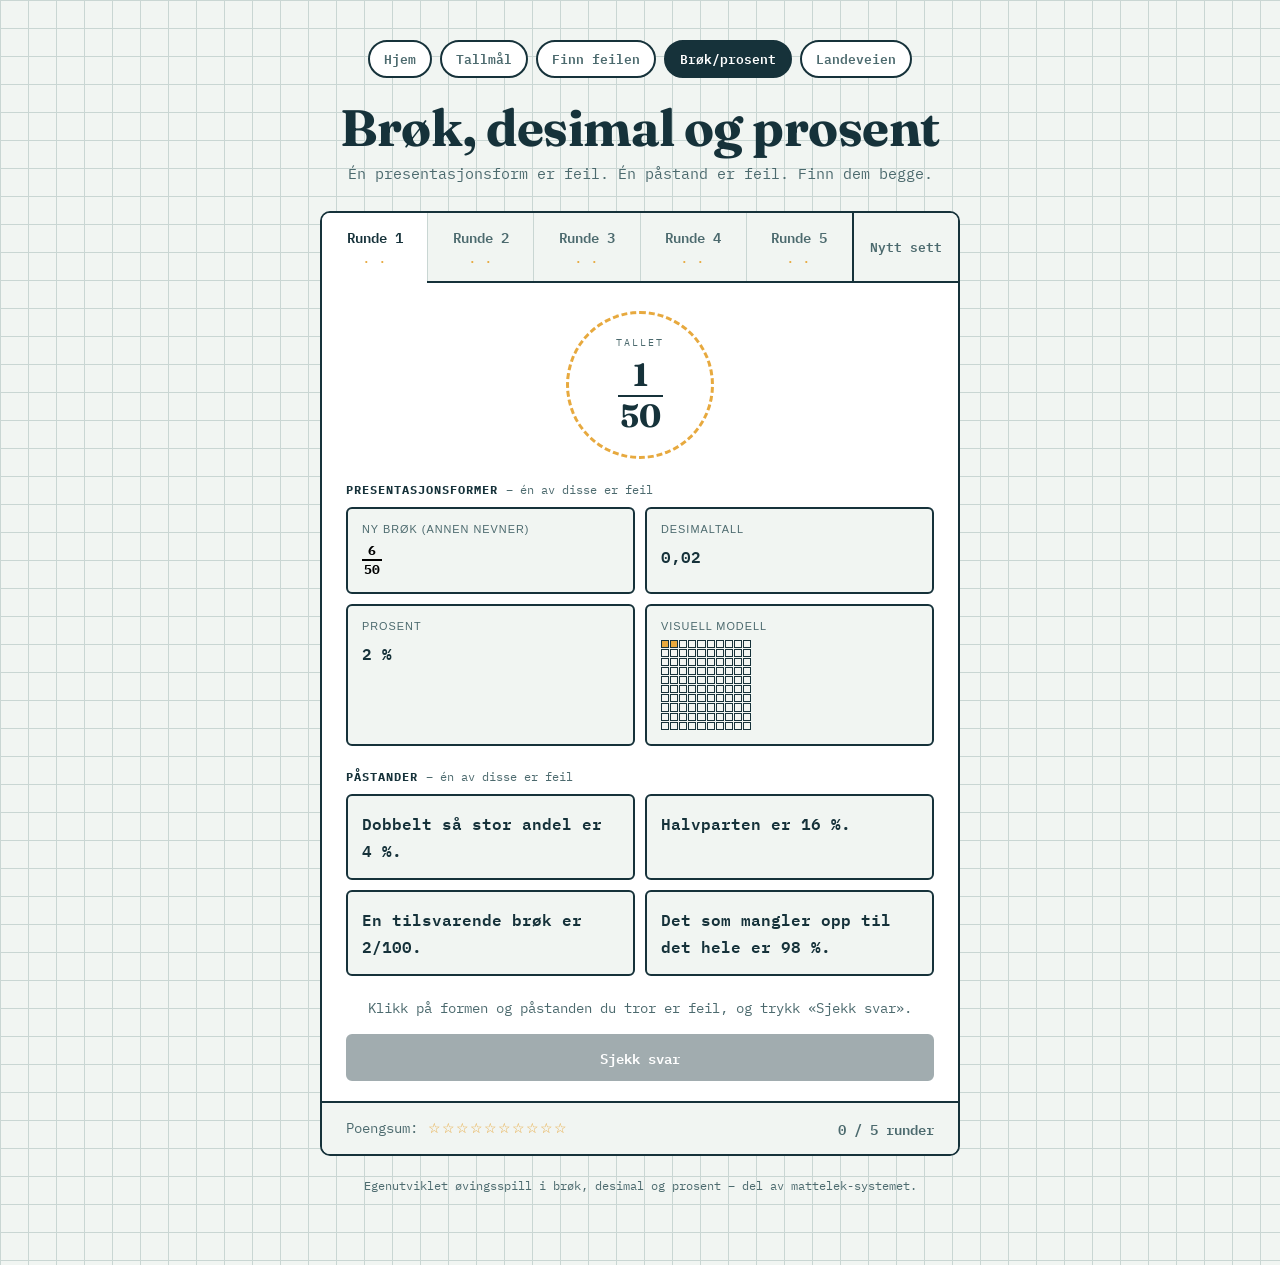
==== brok-prosent/index.html @ 821df705 "First test" ====
<!DOCTYPE html>
<html lang="no">
<head>
<meta charset="UTF-8">
<meta name="viewport" content="width=device-width, initial-scale=1.0">
<title>Brøk, desimal og prosent – finn feilen</title>
<link rel="preconnect" href="https://fonts.googleapis.com">
<link href="https://fonts.googleapis.com/css2?family=Fraunces:opsz,wght@9..144,500;9..144,600;9..144,700&family=IBM+Plex+Mono:wght@400;500;600;700&display=swap" rel="stylesheet">
<link rel="stylesheet" href="style.css">
</head>
<body>

<div class="page">

  <nav class="site-nav">
    <a href="../index.html" class="site-nav-link">Hjem</a>
    <a href="../tallmal/index.html" class="site-nav-link">Tallmål</a>
    <a href="../finn-feilen/index.html" class="site-nav-link">Finn feilen</a>
    <a href="../brok-prosent/index.html" class="site-nav-link active">Brøk/prosent</a>
    <a href="../endelos-landevei/index.html" class="site-nav-link">Landeveien</a>
  </nav>

  <header class="site-head">
    <h1>Brøk, desimal og prosent</h1>
    <p class="tagline">Én presentasjonsform er feil. Én påstand er feil. Finn dem begge.</p>
  </header>

  <main class="board" id="board">

    <div class="board-head">
      <nav class="tabs" id="tabs" aria-label="Velg oppgave"></nav>
      <button class="level-switch" id="newSetBtn" type="button">Nytt sett</button>
    </div>

    <section class="puzzle" id="puzzle">

      <div class="number-wrap">
        <div class="number-ring" id="numberRing">
          <span class="number-label">TALLET</span>
          <span class="number-value" id="numberValue"></span>
        </div>
      </div>

      <h2 class="section-title">Presentasjonsformer <span class="section-hint">– én av disse er feil</span></h2>
      <div class="repr-grid" id="reprGrid"></div>

      <h2 class="section-title">Påstander <span class="section-hint">– én av disse er feil</span></h2>
      <div class="repr-grid" id="claimList"></div>

      <p class="message" id="message" role="status" aria-live="polite">Klikk på formen og påstanden du tror er feil, og trykk «Sjekk svar».</p>

      <div class="controls">
        <button class="ctrl-btn" id="retryBtn" hidden>Prøv igjen</button>
        <button class="ctrl-btn ctrl-btn--primary" id="checkBtn" disabled>Sjekk svar</button>
      </div>

    </section>

    <footer class="scoreboard">
      <span class="scoreboard-label">Poengsum:</span>
      <span class="scoreboard-stars" id="totalStars">☆☆☆☆☆☆☆☆☆☆</span>
      <span class="scoreboard-count" id="totalCount">0 / 5</span>
    </footer>

  </main>

  <p class="colophon">Egenutviklet øvingsspill i brøk, desimal og prosent – del av mattelek-systemet.</p>

</div>

<script src="script.js"></script>
</body>
</html>
---- brok-prosent/style.css ----
/* ---------------------------------------------------
   Design tokens (samme som Tallmål, for felles uttrykk)
--------------------------------------------------- */
:root {
  --paper: #F1F5F2;
  --paper-line: #C9D6D3;
  --ink: #16323A;
  --ink-soft: #4C6A6E;
  --red: #D64550;
  --red-soft: #F3D3D2;
  --green: #2E7D5B;
  --green-soft: #D7EBE1;
  --gold: #E7A93E;
  --gold-soft: #FBE8C4;
  --white: #FFFFFF;

  --font-display: "Fraunces", serif;
  --font-mono: "IBM Plex Mono", monospace;

  --radius-s: 6px;
  --radius-m: 10px;
}

* { box-sizing: border-box; }

html, body {
  margin: 0;
  padding: 0;
}

body {
  font-family: var(--font-mono);
  color: var(--ink);
  background-color: var(--paper);
  background-image:
    linear-gradient(var(--paper-line) 1px, transparent 1px),
    linear-gradient(90deg, var(--paper-line) 1px, transparent 1px);
  background-size: 28px 28px;
  min-height: 100vh;
  display: flex;
  justify-content: center;
  padding: 40px 16px 60px;
}

.page {
  width: 100%;
  max-width: 640px;
}

/* ---------------------------------------------------
   Site navigation
--------------------------------------------------- */
.site-nav {
  display: flex;
  justify-content: center;
  flex-wrap: wrap;
  gap: 8px;
  margin-bottom: 18px;
}

.site-nav-link {
  font-family: var(--font-mono);
  font-weight: 600;
  font-size: 0.8rem;
  text-decoration: none;
  color: var(--ink-soft);
  padding: 6px 14px;
  border: 2px solid var(--ink);
  border-radius: 999px;
  background: var(--white);
  transition: background 0.12s ease, color 0.12s ease;
}

.site-nav-link:hover {
  background: var(--gold-soft);
  color: var(--ink);
}

.site-nav-link.active {
  background: var(--ink);
  color: var(--white);
}

/* ---------------------------------------------------
   Header
--------------------------------------------------- */
.site-head {
  text-align: center;
  margin-bottom: 28px;
}

.site-head h1 {
  font-family: var(--font-display);
  font-weight: 700;
  font-size: clamp(2.4rem, 6vw, 3.2rem);
  margin: 0;
  letter-spacing: -0.01em;
}

.tagline {
  margin: 4px 0 0;
  color: var(--ink-soft);
  font-size: 0.95rem;
}

/* ---------------------------------------------------
   Board card
--------------------------------------------------- */
.board {
  background: var(--white);
  border: 2px solid var(--ink);
  border-radius: var(--radius-m);
  overflow: hidden;
}

.board-head {
  display: flex;
  align-items: stretch;
  border-bottom: 2px solid var(--ink);
}

.board-head .tabs {
  flex: 1;
  border-bottom: none;
}

.level-switch {
  flex: 0 0 auto;
  padding: 0 16px;
  border: none;
  border-left: 2px solid var(--ink);
  background: var(--paper);
  color: var(--ink-soft);
  font-family: var(--font-mono);
  font-weight: 600;
  font-size: 0.8rem;
  cursor: pointer;
}

.level-switch:hover {
  background: var(--red-soft);
  color: var(--ink);
}

/* Tabs */
.tabs {
  display: flex;
  border-bottom: 2px solid var(--ink);
}

.tab {
  flex: 1;
  padding: 12px 4px;
  text-align: center;
  font-family: var(--font-mono);
  font-weight: 600;
  font-size: 0.9rem;
  background: var(--paper);
  color: var(--ink-soft);
  border: none;
  border-right: 1px solid var(--paper-line);
  cursor: pointer;
  position: relative;
}

.tab:last-child { border-right: none; }

.tab .tab-stars {
  display: block;
  font-size: 0.7rem;
  letter-spacing: 1px;
  margin-top: 2px;
  color: var(--gold);
}

.tab.active {
  background: var(--white);
  color: var(--ink);
}

.tab.active::after {
  content: "";
  position: absolute;
  left: 0; right: 0; bottom: -2px;
  height: 2px;
  background: var(--white);
}

.tab.solved {
  color: var(--ink);
}

/* ---------------------------------------------------
   Puzzle area
--------------------------------------------------- */
.puzzle {
  padding: 28px 24px 20px;
}

/* Tallet */
.number-wrap {
  display: flex;
  justify-content: center;
  margin-bottom: 22px;
}

.number-ring {
  width: 148px;
  height: 148px;
  border: 3px dashed var(--gold);
  border-radius: 50%;
  display: flex;
  flex-direction: column;
  align-items: center;
  justify-content: center;
}

.number-label {
  font-size: 0.65rem;
  letter-spacing: 2px;
  color: var(--ink-soft);
  margin-bottom: 2px;
}

.number-value {
  font-family: var(--font-display);
  font-weight: 700;
  font-size: 2.6rem;
  line-height: 1;
}

/* Stablet brøkvisning (brukes i toppsirkelen, kortene og påstandene) */
.brok {
  display: inline-flex;
  flex-direction: column;
  align-items: center;
  line-height: 1.15;
  font-family: var(--font-mono);
  font-weight: 700;
}

.number-value .brok {
  font-family: var(--font-display);
  font-size: 2rem;
}

.brok-teller,
.brok-nevner {
  padding: 0 2px;
}

.brok-strek {
  width: 100%;
  min-width: 1.4em;
  border-top: 2px solid currentColor;
  margin: 1px 0;
}

/* Prosentrutenett (10×10) */
.rutenett-100 {
  display: grid;
  grid-template-columns: repeat(10, 1fr);
  gap: 1px;
  width: 90px;
}

.rute {
  aspect-ratio: 1 / 1;
  border: 1px solid var(--ink);
  background: var(--paper);
}

.rute.fylt {
  background: var(--gold);
}

/* Section titles */
.section-title {
  font-family: var(--font-mono);
  font-size: 0.78rem;
  font-weight: 700;
  letter-spacing: 1px;
  text-transform: uppercase;
  color: var(--ink);
  margin: 0 0 10px;
}

.section-hint {
  text-transform: none;
  font-weight: 400;
  letter-spacing: normal;
  color: var(--ink-soft);
}

/* Presentasjonsform-kort */
.repr-grid {
  display: grid;
  grid-template-columns: repeat(2, 1fr);
  gap: 10px;
  margin-bottom: 22px;
}

.repr-card {
  display: flex;
  flex-direction: column;
  gap: 8px;
  text-align: left;
  padding: 14px;
  border: 2px solid var(--ink);
  border-radius: var(--radius-s);
  background: var(--paper);
  cursor: pointer;
  transition: background 0.12s ease, transform 0.12s ease, border-color 0.12s ease;
}

.repr-card:hover {
  transform: translateY(-2px);
}

.repr-card.selected {
  border-color: var(--red);
  background: var(--red-soft);
}

.repr-card.feil-fasit {
  border-color: var(--gold);
}

.repr-card.valgt-riktig {
  border-color: var(--green);
  background: var(--green-soft);
}

.repr-card.valgt-feil {
  border-color: var(--red);
  background: var(--red-soft);
}

.repr-card:disabled,
.repr-card[aria-disabled="true"] {
  cursor: default;
}

.repr-type {
  font-size: 0.68rem;
  letter-spacing: 1px;
  text-transform: uppercase;
  color: var(--ink-soft);
}

.repr-content {
  font-family: var(--font-mono);
  font-size: 1rem;
  font-weight: 600;
  color: var(--ink);
  word-break: break-word;
}

.repr-tag {
  align-self: flex-start;
  font-size: 0.68rem;
  font-weight: 700;
  padding: 2px 8px;
  border-radius: 999px;
  background: var(--gold);
  color: var(--ink);
}

/* Tellebrikker */
.brikke-gruppe {
  display: flex;
  flex-direction: column;
  gap: 4px;
  margin-bottom: 4px;
}

.brikke-gruppe:last-child {
  margin-bottom: 0;
}

.brikke-etikett {
  font-size: 0.62rem;
  letter-spacing: 0.5px;
  color: var(--ink-soft);
}

.brikke-rad {
  display: flex;
  flex-wrap: wrap;
  gap: 4px;
}

.brikke-hundre {
  width: 34px;
  height: 34px;
  border: 2px solid var(--ink);
  border-radius: 3px;
  background-color: var(--gold-soft);
  background-image:
    repeating-linear-gradient(0deg, transparent 0 6.8px, var(--ink) 6.8px 7px),
    repeating-linear-gradient(90deg, transparent 0 6.8px, var(--ink) 6.8px 7px);
  opacity: 0.9;
}

.brikke-ti {
  width: 34px;
  height: 8px;
  border: 2px solid var(--ink);
  border-radius: 2px;
  background-color: var(--gold-soft);
  background-image: repeating-linear-gradient(90deg, transparent 0 2.6px, var(--ink) 2.6px 3px);
}

.brikke-en {
  width: 10px;
  height: 10px;
  border: 2px solid var(--ink);
  border-radius: 2px;
  background-color: var(--red-soft);
}

/* Message */
.message {
  text-align: center;
  min-height: 1.4em;
  font-size: 0.9rem;
  color: var(--ink-soft);
  margin: 0 0 16px;
}

.message.error {
  color: var(--red);
}

.message.success {
  color: var(--ink);
  font-weight: 600;
}

/* Controls */
.controls {
  display: flex;
  gap: 10px;
  flex-wrap: wrap;
  justify-content: center;
}

.ctrl-btn {
  flex: 1 1 auto;
  min-width: 120px;
  padding: 10px 14px;
  border: 2px solid var(--ink);
  border-radius: var(--radius-s);
  background: var(--white);
  color: var(--ink);
  font-family: var(--font-mono);
  font-weight: 600;
  font-size: 0.85rem;
  cursor: pointer;
  transition: background 0.12s ease, color 0.12s ease;
}

.ctrl-btn:hover {
  background: var(--paper);
}

.ctrl-btn--primary {
  background: var(--ink);
  color: var(--white);
}

.ctrl-btn--primary:hover {
  background: var(--red);
  border-color: var(--red);
}

.ctrl-btn:disabled {
  opacity: 0.4;
  cursor: not-allowed;
}

/* Scoreboard */
.scoreboard {
  border-top: 2px solid var(--ink);
  padding: 14px 24px;
  display: flex;
  align-items: center;
  gap: 10px;
  flex-wrap: wrap;
  font-size: 0.85rem;
  background: var(--paper);
}

.scoreboard-label {
  color: var(--ink-soft);
}

.scoreboard-stars {
  color: var(--gold);
  letter-spacing: 1px;
}

.scoreboard-count {
  margin-left: auto;
  color: var(--ink-soft);
  font-weight: 600;
}

/* Colophon */
.colophon {
  text-align: center;
  font-size: 0.75rem;
  color: var(--ink-soft);
  margin-top: 22px;
}

/* ---------------------------------------------------
   Responsive
--------------------------------------------------- */
@media (max-width: 480px) {
  .tabs { flex-wrap: wrap; }
  .tab { flex: 1 1 20%; }
  .puzzle { padding: 22px 14px 16px; }
  .repr-grid { grid-template-columns: 1fr; }
}

/* Focus visibility */
button:focus-visible {
  outline: 3px solid var(--red);
  outline-offset: 2px;
}
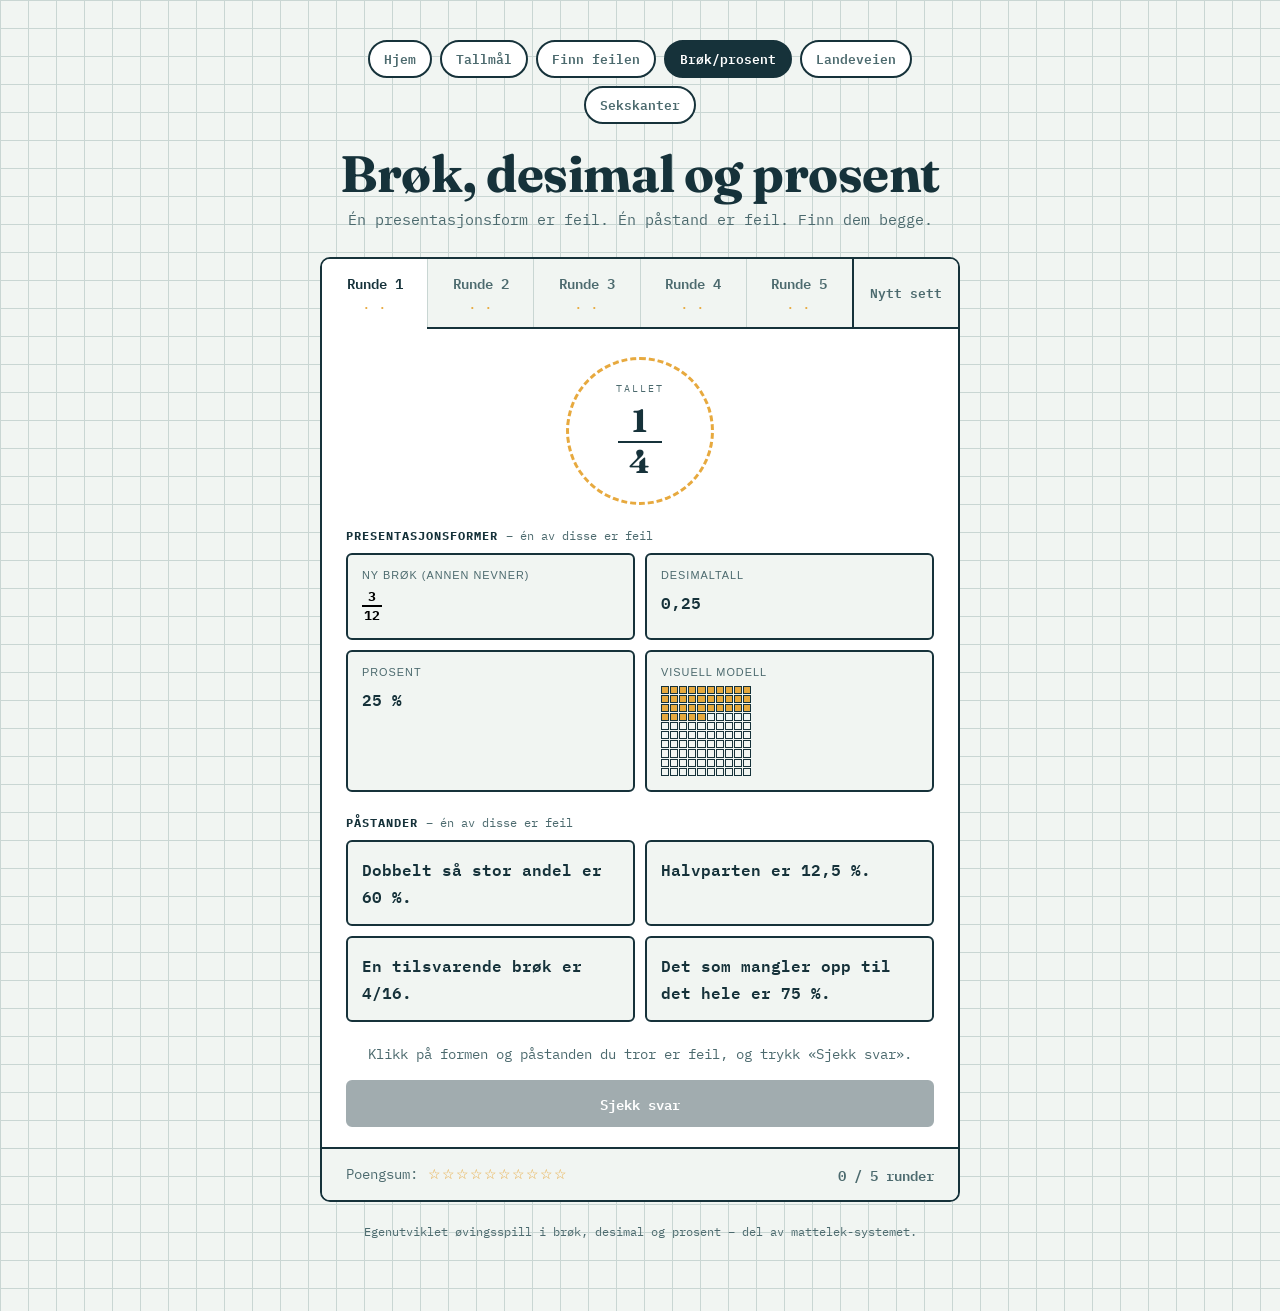
==== commit 5236ce2c: "Add link to Sekskanter in navigation" ====
--- a/brok-prosent/index.html
+++ b/brok-prosent/index.html
@@ -18,6 +18,7 @@
     <a href="../finn-feilen/index.html" class="site-nav-link">Finn feilen</a>
     <a href="../brok-prosent/index.html" class="site-nav-link active">Brøk/prosent</a>
     <a href="../endelos-landevei/index.html" class="site-nav-link">Landeveien</a>
+    <a href="../sekskantsummer/index.html" class="site-nav-link">Sekskanter</a>
   </nav>
 
   <header class="site-head">
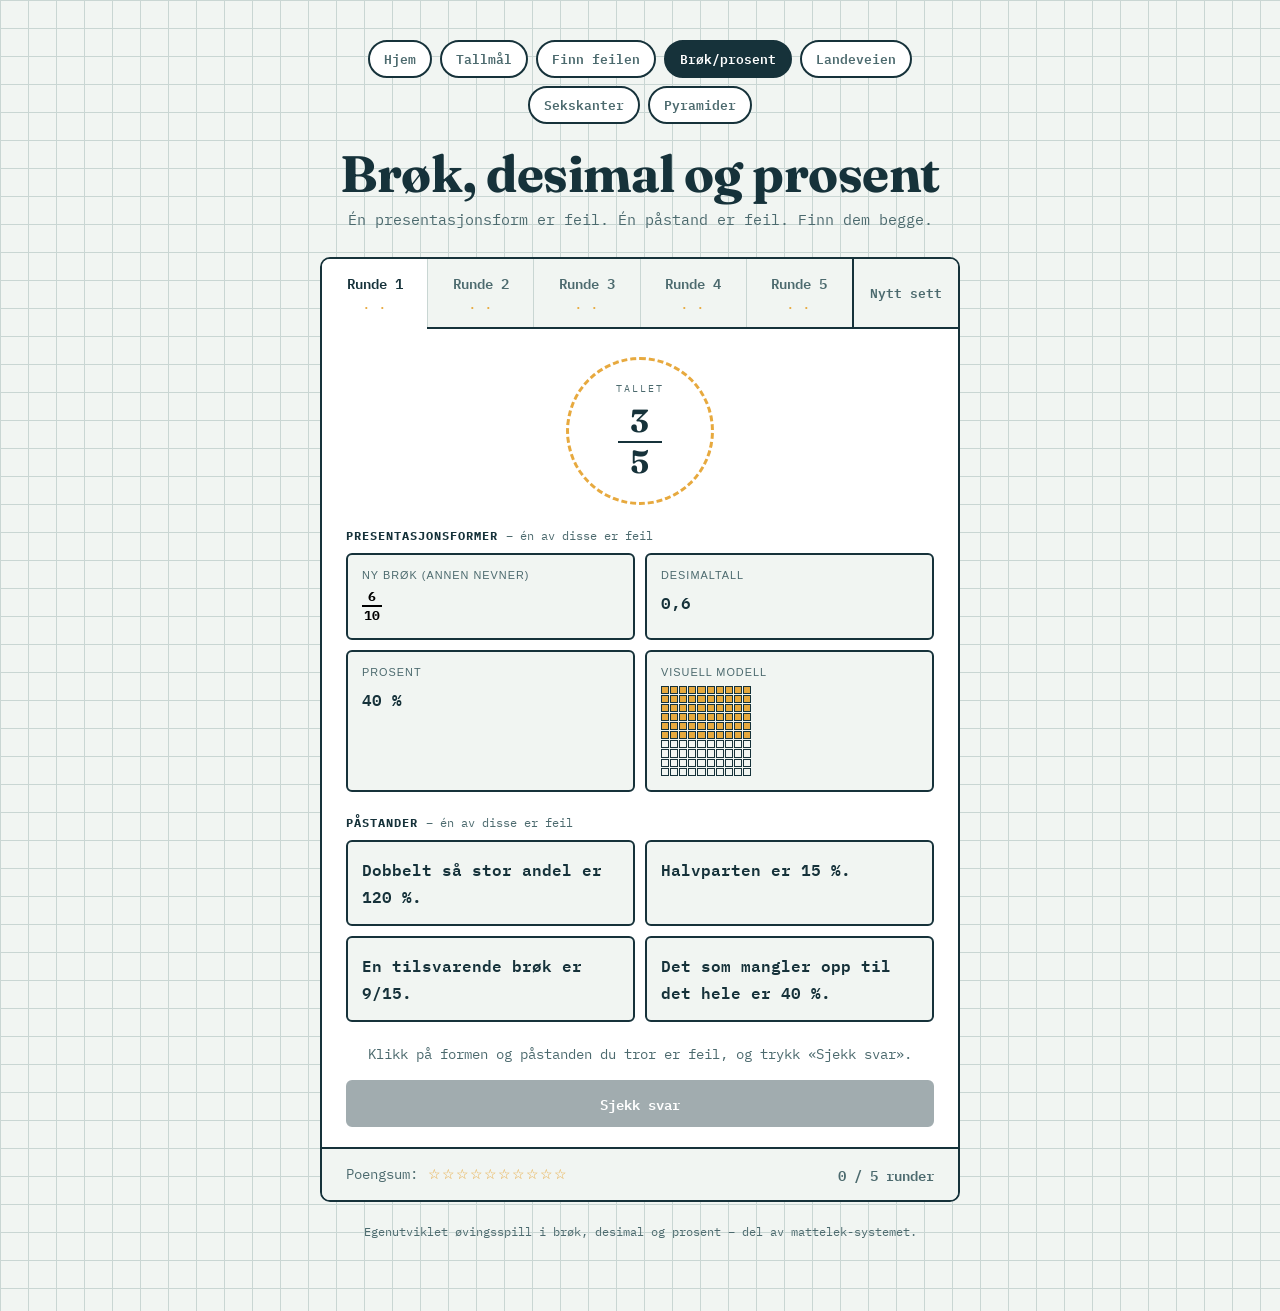
==== commit d0f06a80: "Add link to Pyramider in navigation" ====
--- a/brok-prosent/index.html
+++ b/brok-prosent/index.html
@@ -19,6 +19,7 @@
     <a href="../brok-prosent/index.html" class="site-nav-link active">Brøk/prosent</a>
     <a href="../endelos-landevei/index.html" class="site-nav-link">Landeveien</a>
     <a href="../sekskantsummer/index.html" class="site-nav-link">Sekskanter</a>
+    <a href="../pyramider/index.html" class="site-nav-link">Pyramider</a>
   </nav>
 
   <header class="site-head">
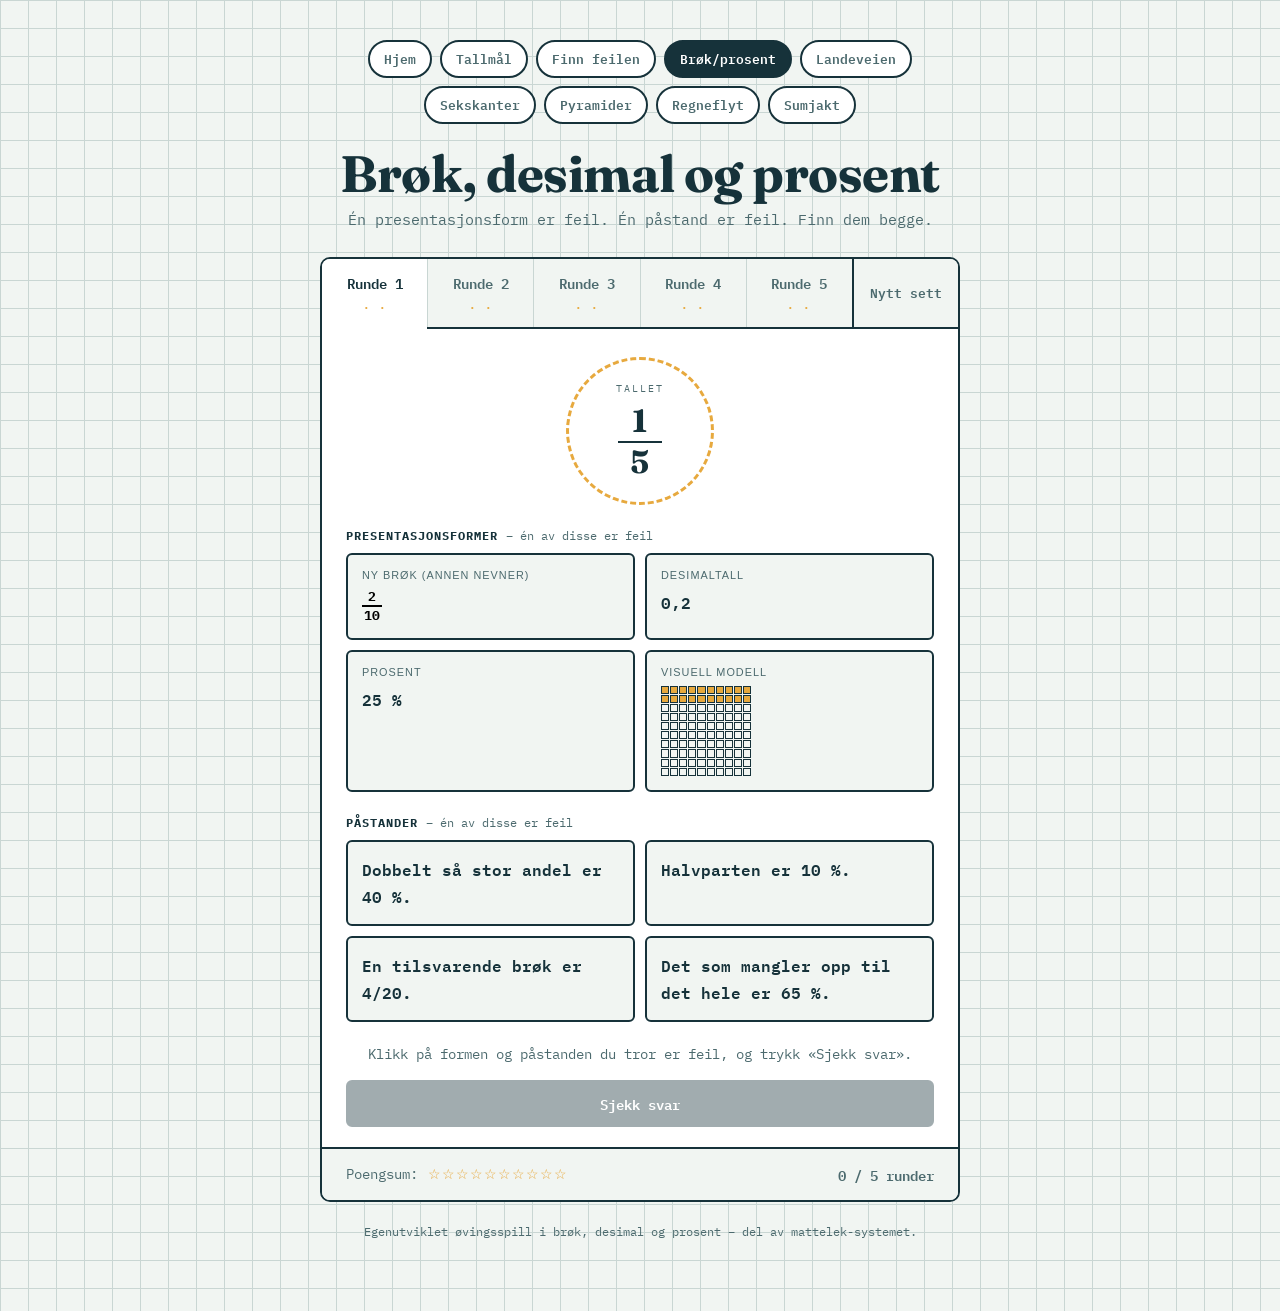
==== commit 035a155c: "Add links to Regneflyt and Sumjakt in index.html" ====
--- a/brok-prosent/index.html
+++ b/brok-prosent/index.html
@@ -20,6 +20,8 @@
     <a href="../endelos-landevei/index.html" class="site-nav-link">Landeveien</a>
     <a href="../sekskantsummer/index.html" class="site-nav-link">Sekskanter</a>
     <a href="../pyramider/index.html" class="site-nav-link">Pyramider</a>
+    <a href="../regneflyt/index.html" class="site-nav-link">Regneflyt</a>
+    <a href="../sumjakt/index.html" class="site-nav-link">Sumjakt</a>
   </nav>
 
   <header class="site-head">
